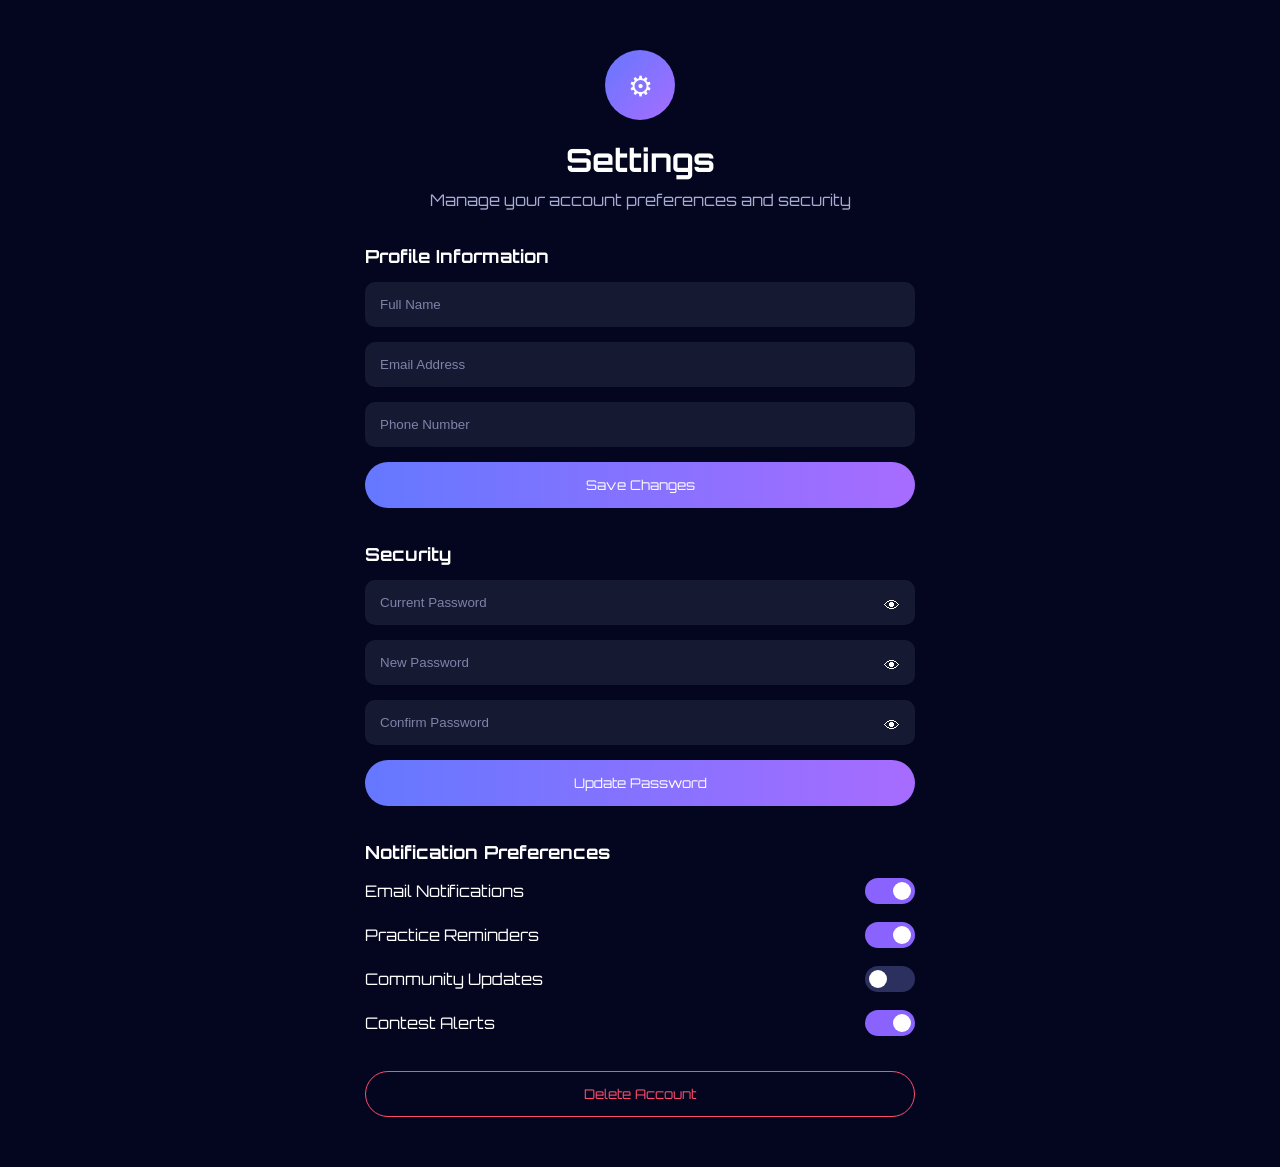
==== setting.html @ ac2f58d6 "update settings page" ====
<!DOCTYPE html>
<html lang="en">
<head>
    <meta charset="UTF-8">
    <meta name="viewport" content="width=device-width, initial-scale=1.0">
    <title>Account Setting Page</title>  
    <link rel="stylesheet" href="setting.css">
    <link href="https://fonts.googleapis.com/css2?family=Orbitron:wght@400;500;600;700&display=swap" rel="stylesheet">
</head>
<body>
    <div class="settings-container">

    <div class="settings-icon">
        ⚙
    </div>

    <h1>Settings</h1>

    <p class="subtitle">
        Manage your account preferences and security
    </p>

    <!-- Profile Information -->
         <div class="section">
        <h2>Profile Information</h2>

        <input type="text" placeholder="Full Name">

        <input type="email" placeholder="Email Address">

        <input type="text" placeholder="Phone Number">

        <button class="btn">
            Save Changes
        </button>
    </div>

    <!-- Security -->
    <div class="section">
        <h2>Security</h2>

        <div class="password-box">
            <input type="password" id="currentPassword" placeholder="Current Password">
            <span class="eye" onclick="togglePassword('currentPassword')">👁</span>
        </div>

        <div class="password-box">
            <input type="password" id="newPassword" placeholder="New Password">
            <span class="eye" onclick="togglePassword('newPassword')">👁</span>
        </div>

        <div class="password-box">
            <input type="password" id="confirmPassword" placeholder="Confirm Password">
            <span class="eye" onclick="togglePassword('confirmPassword')">👁</span>
        </div>

        <button class="btn">
            Update Password
        </button>
    </div>

    <!-- Notifications -->
    <div class="section">
        <h2>Notification Preferences</h2>

        <div class="setting-item">
            <span>Email Notifications</span>
            <label class="switch">
                <input type="checkbox" checked>
                <span class="slider"></span>
            </label>
        </div>

        <div class="setting-item">
            <span>Practice Reminders</span>
            <label class="switch">
                <input type="checkbox" checked>
                <span class="slider"></span>
            </label>
        </div>

        <div class="setting-item">
            <span>Community Updates</span>
            <label class="switch">
                <input type="checkbox">
                <span class="slider"></span>
            </label>
        </div>

        <div class="setting-item">
            <span>Contest Alerts</span>
            <label class="switch">
                <input type="checkbox" checked>
                <span class="slider"></span>
            </label>
        </div>
    </div>

    <!-- Delete-btn  -->
        <button class="delete-btn">
            Delete Account
        </button>
    </div>

</div>

<script src="setting.js"></script>


</body>
</html>
---- setting.css ----
*{
    margin:0;
    padding:0;
    box-sizing:border-box;
}

body{
    background:#04061f;
    min-height:100vh;
    font-family:'Orbitron',sans-serif;
    color:white;
    padding:50px 20px;
}

.settings-container{
    width:100%;
    max-width:550px;
    margin:auto;
}

.settings-icon{
    width:70px;
    height:70px;
    border-radius:50%;
    margin:auto;
    background:linear-gradient(135deg,#6677ff,#a66dff);
    display:flex;
    align-items:center;
    justify-content:center;
    font-size:28px;
    margin-bottom:20px;
}

h1{
    text-align:center;
    margin-bottom:10px;
}

.subtitle{
    text-align:center;
    color:#a8abd3;
    margin-bottom:35px;
}

.section{
    margin-bottom:35px;
}

.section h2{
    margin-bottom:15px;
    font-size:18px;
}

input{
    width:100%;
    padding:15px;
    border:none;
    border-radius:10px;
    background:#151932;
    color:white;
    margin-bottom:15px;
    outline:none;
}

input::placeholder{
    color:#7f83a8;
}

.btn{
    width:100%;
    padding:15px;
    border:none;
    border-radius:30px;
    background:linear-gradient(90deg,#6578ff,#a76cff);
    color:white;
    font-family:'Orbitron',sans-serif;
    cursor:pointer;
}

.password-box{
    position:relative;
}

.eye{
    position:absolute;
    right:15px;
    top:15px;
    cursor:pointer;
}

.setting-item{
    display:flex;
    justify-content:space-between;
    align-items:center;
    margin-bottom:18px;
}

.switch{
    position:relative;
    width:50px;
    height:26px;
}

.switch input{
    display:none;
}

.slider{
        position:absolute;
    cursor:pointer;
    inset:0;
    background:#2b305e;
    border-radius:30px;
}

.slider:before{
    content:"";
    position:absolute;
    width:18px;
    height:18px;
    left:4px;
    top:4px;
    background:white;
    border-radius:50%;
    transition:.3s;
}

.switch input:checked + .slider{
    background:#8a63ff;
}

.switch input:checked + .slider:before{
    transform:translateX(24px);
}

.delete-btn{
    width:100%;
    padding:14px;
    border:1px solid #ff4d6d;
    background:transparent;
    color:#ff4d6d;
    border-radius:30px;
    cursor:pointer;
    font-family:'Orbitron',sans-serif;
}

@media(max-width:600px){

    .settings-container{
        max-width:100%;
    }

    h1{
        font-size:28px;
    }
}
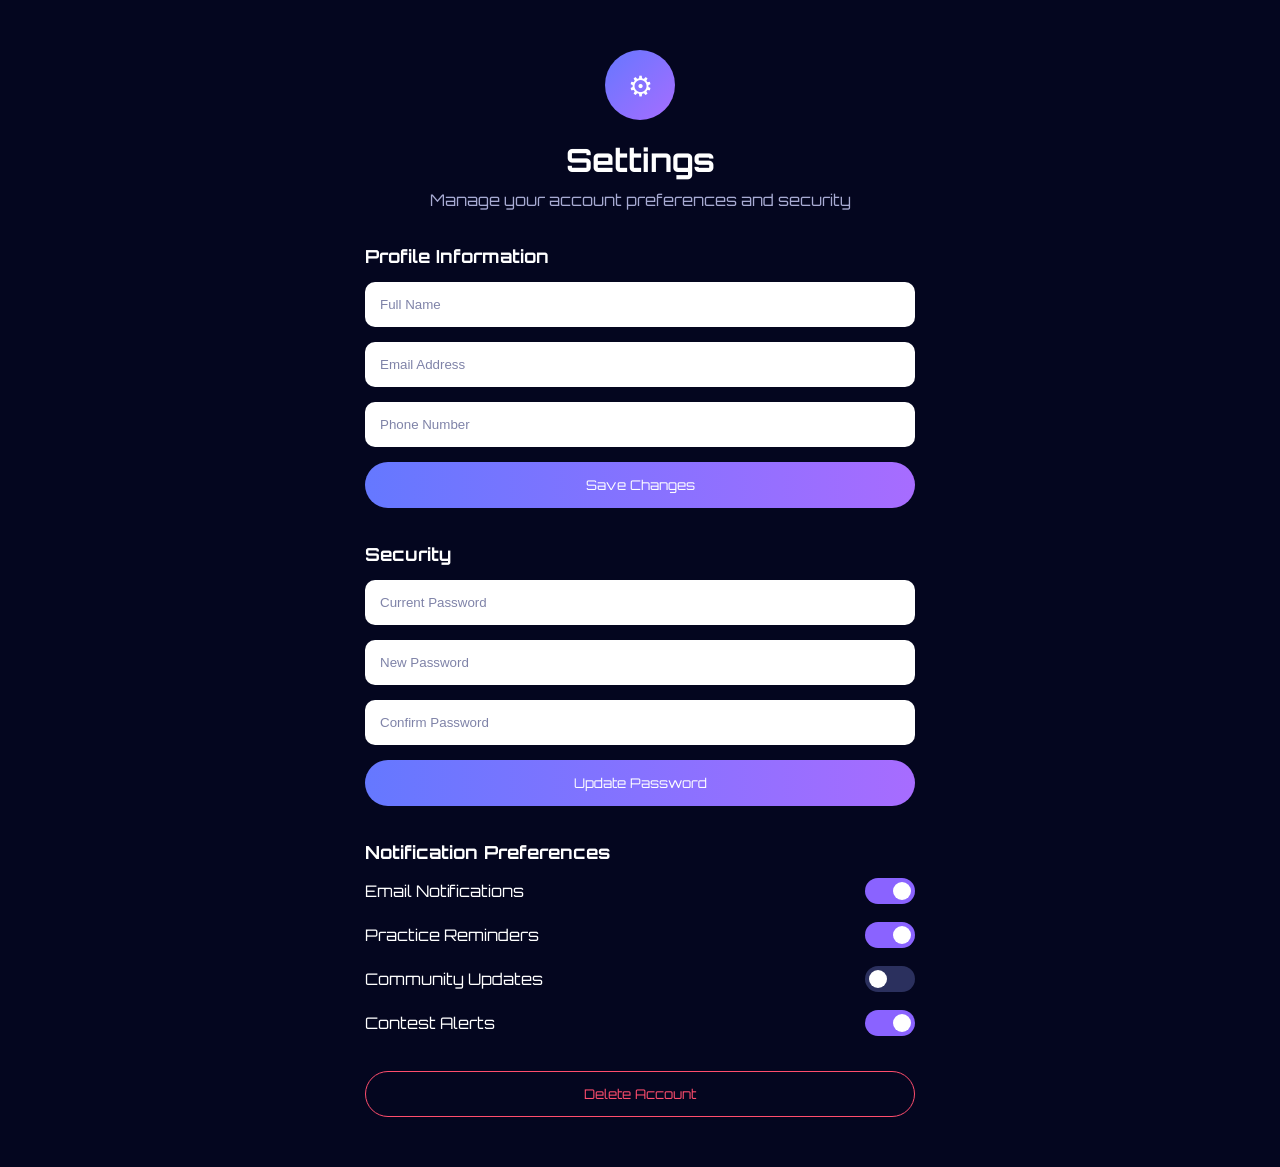
==== commit 062a4bb5: "Update setting.html Co-authored-by: coderabbitai[bot] <136622811+coderabbitai[bot]@users.noreply.git" ====
--- a/setting.html
+++ b/setting.html
@@ -97,12 +97,12 @@
     </div>
 
     <!-- Delete-btn  -->
-        <button class="delete-btn">
+        <button class="delete-btn" id="deleteAccountBtn">
             Delete Account
+        </button>
         </button>
     </div>
 
-</div>
 
 <script src="setting.js"></script>
 
--- a/setting.css
+++ b/setting.css
@@ -56,10 +56,15 @@
     padding:15px;
     border:none;
     border-radius:10px;
-    background:#151932;
+    background:`#151932`;
     color:white;
     margin-bottom:15px;
-    outline:none;
+    outline: 2px solid transparent;
+    outline-offset: 2px;
+}
+
+input:focus-visible{
+    outline-color:`#8a63ff`;
 }
 
 input::placeholder{
@@ -102,7 +107,15 @@
 }
 
 .switch input{
-    display:none;
+    position:absolute;
+    width:1px;
+    height:1px;
+    padding:0;
+    margin:-1px;
+    overflow:hidden;
+    clip:rect(0,0,0,0);
+    white-space:nowrap;
+    border:0;
 }
 
 .slider{
